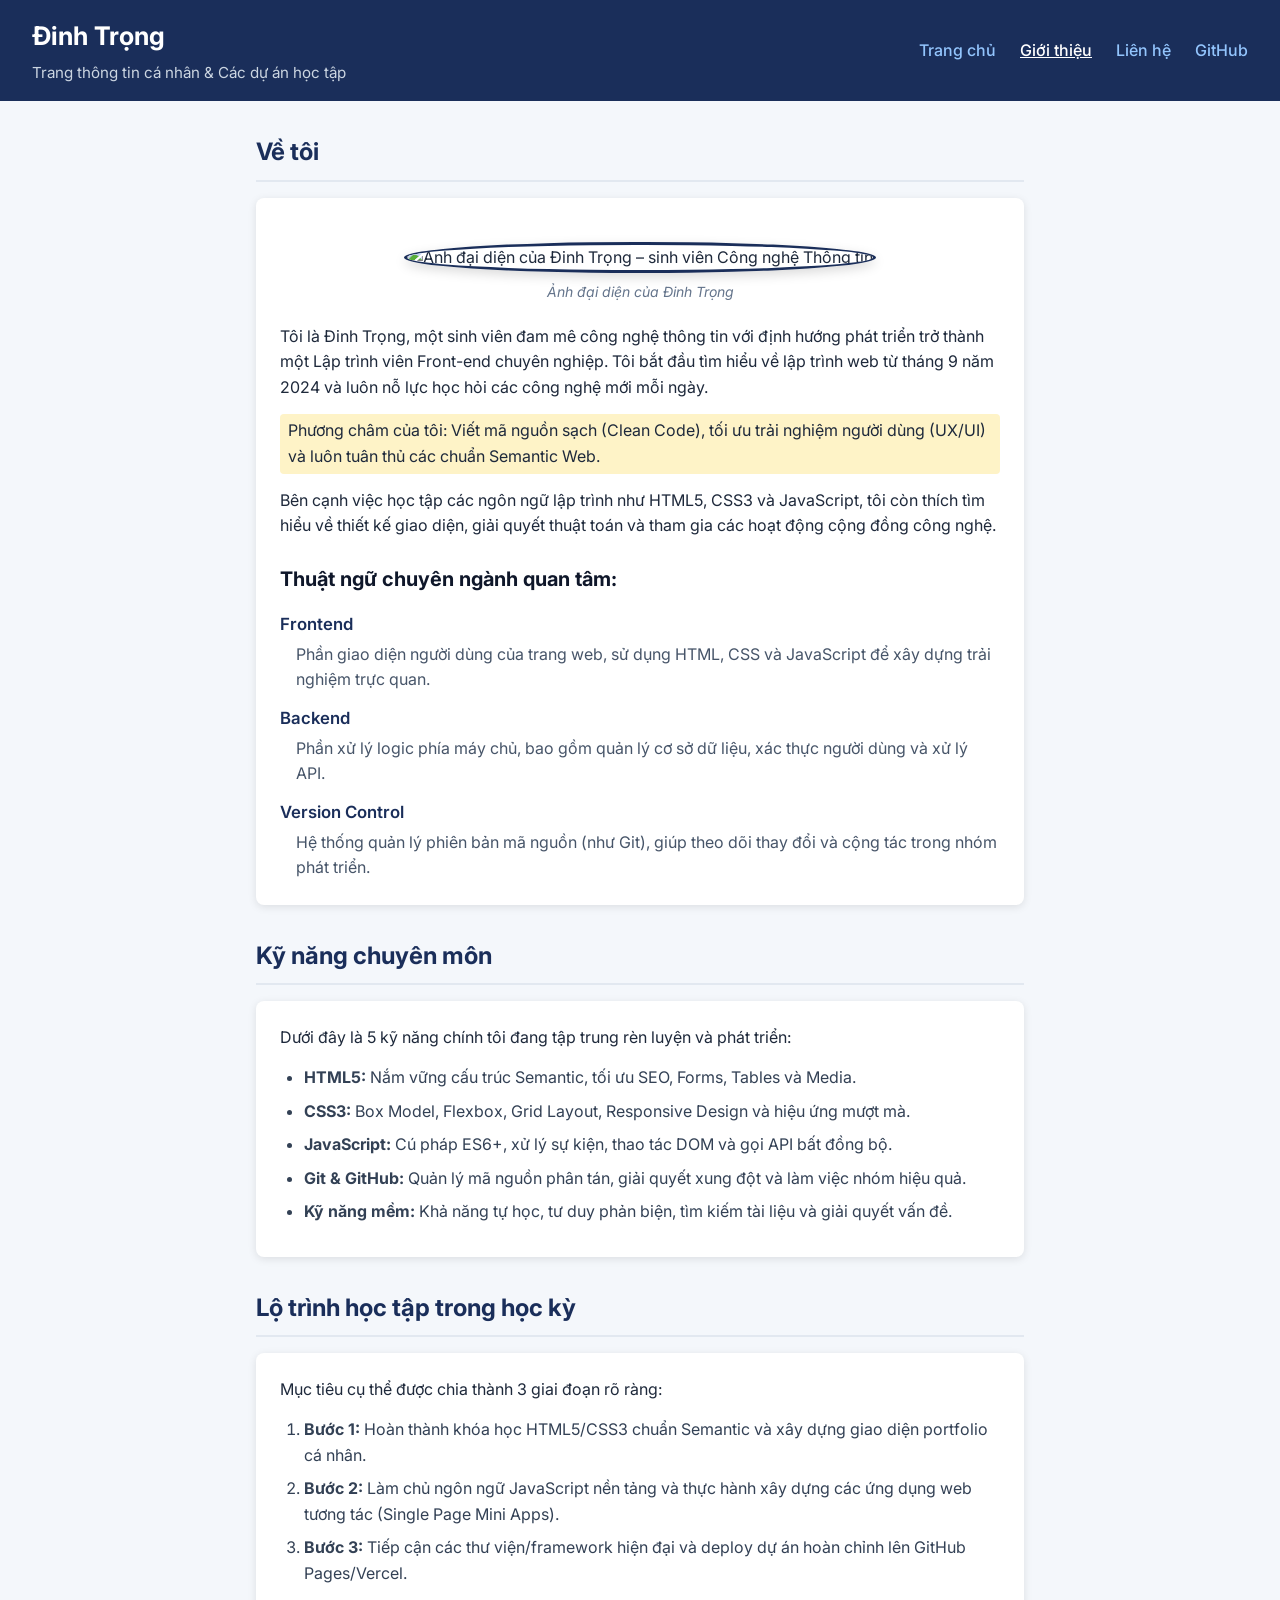
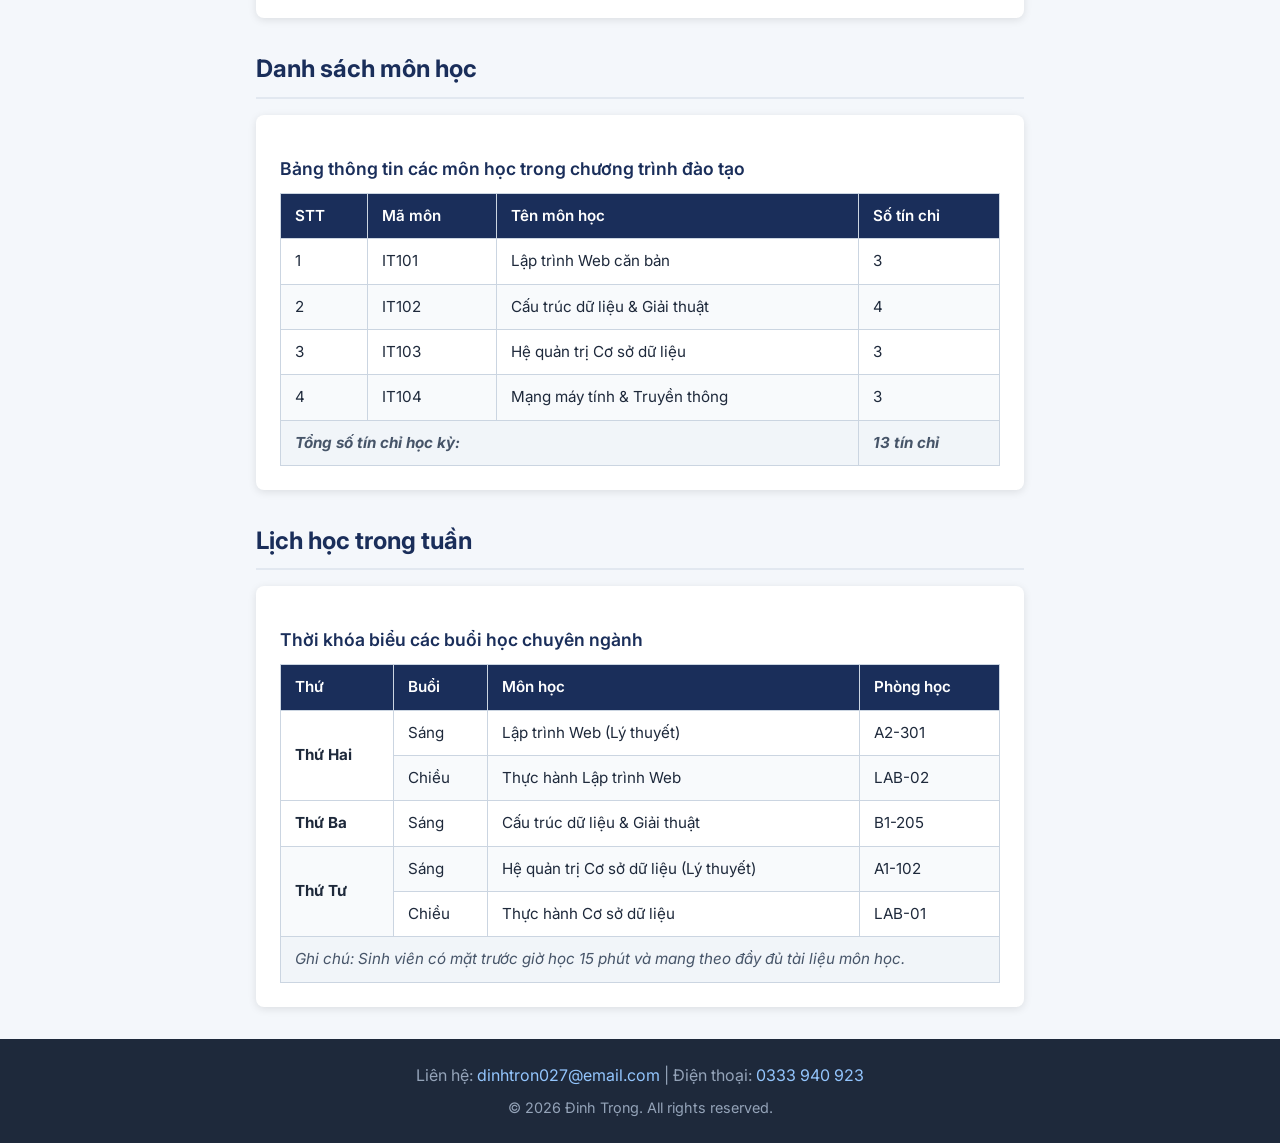
==== about.html @ de196a39 "bài tập lab3 và bố sung nội dung ở bài lab 2 trước" ====
<!DOCTYPE html>
<html lang="vi">

<head>
    <meta charset="UTF-8">
    <meta name="viewport" content="width=device-width, initial-scale=1.0">
    <title>Đinh Trọng – Giới thiệu Bản thân, Kỹ năng &amp; Lộ trình Học tập</title>
    <meta name="description"
        content="Tìm hiểu hành trình phát triển của Đinh Trọng cùng các kỹ năng lập trình web Frontend, lộ trình học tập công nghệ và thời khóa biểu học kỳ chuyên ngành.">
    <!-- Google Font Inter -->
    <link rel="preconnect" href="https://fonts.googleapis.com">
    <link rel="preconnect" href="https://fonts.gstatic.com" crossorigin>
    <link href="https://fonts.googleapis.com/css2?family=Inter:wght@400;500;600;700&display=swap" rel="stylesheet">
    <link rel="stylesheet" href="style.css">
</head>

<body>
    <header>
        <div>
            <h1>Đinh Trọng</h1>
            <p>Trang thông tin cá nhân &amp; Các dự án học tập</p>
        </div>
        <nav>
            <a href="index.html">Trang chủ</a>
            <a href="about.html" class="active">Giới thiệu</a>
            <a href="contact.html">Liên hệ</a>
            <a href="https://github.com/dinhtron027/my-website" target="_blank" rel="noopener">GitHub</a>
        </nav>
    </header>

    <main>
        <!-- Section: Về tôi -->
        <section id="about-me">
            <h2>Về tôi</h2>
            <div class="card">
                <!-- 8. Thêm ảnh đại diện dùng <figure> + <figcaption> -->
                <figure>
                    <img src="https://via.placeholder.com/150"
                        alt="Ảnh đại diện của Đinh Trọng – sinh viên Công nghệ Thông tin">
                    <figcaption>Ảnh đại diện của Đinh Trọng</figcaption>
                </figure>

                <p>Tôi là Đinh Trọng, một sinh viên đam mê công nghệ thông tin với định hướng phát triển trở thành một
                    Lập trình viên Front-end chuyên nghiệp. Tôi bắt đầu tìm hiểu về lập trình web từ <time
                        datetime="2024-09">tháng 9 năm 2024</time> và luôn nỗ lực học hỏi các công nghệ mới mỗi ngày.
                </p>
                <p class="highlight">Phương châm của tôi: Viết mã nguồn sạch (Clean Code), tối ưu trải nghiệm người dùng
                    (UX/UI) và luôn tuân thủ các chuẩn Semantic Web.</p>
                <p>Bên cạnh việc học tập các ngôn ngữ lập trình như HTML5, CSS3 và JavaScript, tôi còn thích tìm hiểu về
                    thiết kế giao diện, giải quyết thuật toán và tham gia các hoạt động cộng đồng công nghệ.</p>

                <!-- 15. (Nâng cao) Thêm <dl> – 3 cặp thuật ngữ–định nghĩa kỹ năng -->
                <h3 style="margin-top: 24px;">Thuật ngữ chuyên ngành quan tâm:</h3>
                <dl class="terms-list">
                    <dt>Frontend</dt>
                    <dd>Phần giao diện người dùng của trang web, sử dụng HTML, CSS và JavaScript để xây dựng trải nghiệm
                        trực quan.</dd>

                    <dt>Backend</dt>
                    <dd>Phần xử lý logic phía máy chủ, bao gồm quản lý cơ sở dữ liệu, xác thực người dùng và xử lý API.
                    </dd>

                    <dt>Version Control</dt>
                    <dd>Hệ thống quản lý phiên bản mã nguồn (như Git), giúp theo dõi thay đổi và cộng tác trong nhóm
                        phát triển.</dd>
                </dl>
            </div>
        </section>

        <!-- 9. Section "Kỹ năng" – Danh sách <ul> với 5 kỹ năng -->
        <section id="skills">
            <h2>Kỹ năng chuyên môn</h2>
            <div class="card">
                <p>Dưới đây là 5 kỹ năng chính tôi đang tập trung rèn luyện và phát triển:</p>
                <ul class="skill-list">
                    <li><strong>HTML5:</strong> Nắm vững cấu trúc Semantic, tối ưu SEO, Forms, Tables và Media.</li>
                    <li><strong>CSS3:</strong> Box Model, Flexbox, Grid Layout, Responsive Design và hiệu ứng mượt mà.
                    </li>
                    <li><strong>JavaScript:</strong> Cú pháp ES6+, xử lý sự kiện, thao tác DOM và gọi API bất đồng bộ.
                    </li>
                    <li><strong>Git &amp; GitHub:</strong> Quản lý mã nguồn phân tán, giải quyết xung đột và làm việc
                        nhóm hiệu quả.</li>
                    <li><strong>Kỹ năng mềm:</strong> Khả năng tự học, tư duy phản biện, tìm kiếm tài liệu và giải quyết
                        vấn đề.</li>
                </ul>
            </div>
        </section>

        <!-- 10. Section "Lộ trình học tập" – Danh sách <ol> với 3 bước -->
        <section id="roadmap">
            <h2>Lộ trình học tập trong học kỳ</h2>
            <div class="card">
                <p>Mục tiêu cụ thể được chia thành 3 giai đoạn rõ ràng:</p>
                <ol class="roadmap-list">
                    <li><strong>Bước 1:</strong> Hoàn thành khóa học HTML5/CSS3 chuẩn Semantic và xây dựng giao diện
                        portfolio cá nhân.</li>
                    <li><strong>Bước 2:</strong> Làm chủ ngôn ngữ JavaScript nền tảng và thực hành xây dựng các ứng dụng
                        web tương tác (Single Page Mini Apps).</li>
                    <li><strong>Bước 3:</strong> Tiếp cận các thư viện/framework hiện đại và deploy dự án hoàn chỉnh lên
                        GitHub Pages/Vercel.</li>
                </ol>
            </div>
        </section>

        <!-- 11. Section "Môn học" – Bảng <table> đầy đủ cấu trúc -->
        <section id="courses">
            <h2>Danh sách môn học</h2>
            <div class="card">
                <table>
                    <caption>Bảng thông tin các môn học trong chương trình đào tạo</caption>
                    <thead>
                        <tr>
                            <th>STT</th>
                            <th>Mã môn</th>
                            <th>Tên môn học</th>
                            <th>Số tín chỉ</th>
                        </tr>
                    </thead>
                    <tbody>
                        <tr>
                            <td>1</td>
                            <td>IT101</td>
                            <td>Lập trình Web căn bản</td>
                            <td>3</td>
                        </tr>
                        <tr>
                            <td>2</td>
                            <td>IT102</td>
                            <td>Cấu trúc dữ liệu &amp; Giải thuật</td>
                            <td>4</td>
                        </tr>
                        <tr>
                            <td>3</td>
                            <td>IT103</td>
                            <td>Hệ quản trị Cơ sở dữ liệu</td>
                            <td>3</td>
                        </tr>
                        <tr>
                            <td>4</td>
                            <td>IT104</td>
                            <td>Mạng máy tính &amp; Truyền thông</td>
                            <td>3</td>
                        </tr>
                    </tbody>
                    <tfoot>
                        <tr>
                            <td colspan="3"><strong>Tổng số tín chỉ học kỳ:</strong></td>
                            <td><strong>13 tín chỉ</strong></td>
                        </tr>
                    </tfoot>
                </table>
            </div>
        </section>

        <!-- 16. (Nâng cao) Bảng có rowspan – Lịch học trong tuần -->
        <section id="schedule">
            <h2>Lịch học trong tuần</h2>
            <div class="card">
                <table>
                    <caption>Thời khóa biểu các buổi học chuyên ngành</caption>
                    <thead>
                        <tr>
                            <th>Thứ</th>
                            <th>Buổi</th>
                            <th>Môn học</th>
                            <th>Phòng học</th>
                        </tr>
                    </thead>
                    <tbody>
                        <tr>
                            <td rowspan="2"><strong>Thứ Hai</strong></td>
                            <td>Sáng</td>
                            <td>Lập trình Web (Lý thuyết)</td>
                            <td>A2-301</td>
                        </tr>
                        <tr>
                            <td>Chiều</td>
                            <td>Thực hành Lập trình Web</td>
                            <td>LAB-02</td>
                        </tr>
                        <tr>
                            <td><strong>Thứ Ba</strong></td>
                            <td>Sáng</td>
                            <td>Cấu trúc dữ liệu &amp; Giải thuật</td>
                            <td>B1-205</td>
                        </tr>
                        <tr>
                            <td rowspan="2"><strong>Thứ Tư</strong></td>
                            <td>Sáng</td>
                            <td>Hệ quản trị Cơ sở dữ liệu (Lý thuyết)</td>
                            <td>A1-102</td>
                        </tr>
                        <tr>
                            <td>Chiều</td>
                            <td>Thực hành Cơ sở dữ liệu</td>
                            <td>LAB-01</td>
                        </tr>
                    </tbody>
                    <tfoot>
                        <tr>
                            <td colspan="4">Ghi chú: Sinh viên có mặt trước giờ học 15 phút và mang theo đầy đủ tài liệu
                                môn học.</td>
                        </tr>
                    </tfoot>
                </table>
            </div>
        </section>
    </main>

    <!-- 12. Footer với đầy đủ liên kết mailto và tel -->
    <footer>
        <address>
            Liên hệ: <a href="mailto:dinhtron027@email.com">dinhtron027@email.com</a> |
            Điện thoại: <a href="tel:+84333940923">0333 940 923</a>
        </address>
        <p>&copy; <time datetime="2026">2026</time> Đinh Trọng. All rights reserved.</p>
    </footer>
</body>

</html>
---- style.css ----
/* 1. CSS Reset */
*,
*::before,
*::after {
    box-sizing: border-box;
    margin: 0;
    padding: 0;
}

/* 2. Body Styling */
body {
    font-family: 'Inter', Arial, sans-serif;
    background-color: #f4f7fb;
    color: #1e293b;
    line-height: 1.6;
    display: flex;
    flex-direction: column;
    min-height: 100vh;
}

/* 3. Header Styling */
header {
    background-color: #1a2e5a;
    padding: 16px 32px;
    color: white;
    display: flex;
    justify-content: space-between;
    align-items: center;
    flex-wrap: wrap;
    gap: 16px;
}

header h1 {
    font-size: 1.6rem;
    font-weight: 700;
}

header p {
    font-size: 0.95rem;
    color: #cbd5e1;
    margin-top: 4px;
}

/* 4. Navigation Styling */
header nav a {
    color: #93c5fd;
    margin-left: 20px;
    text-decoration: none;
    font-weight: 500;
    transition: color 0.2s ease-in-out;
}

header nav a:hover,
header nav a.active {
    color: white;
    text-decoration: underline;
}

/* 5. Main Content Styling */
main {
    max-width: 800px;
    margin: 0 auto;
    padding: 32px 16px;
    flex: 1;
    width: 100%;
}

main section {
    margin-bottom: 32px;
}

main section:last-child {
    margin-bottom: 0;
}

main h2 {
    font-size: 1.5rem;
    margin-bottom: 16px;
    color: #1a2e5a;
    border-bottom: 2px solid #e2e8f0;
    padding-bottom: 8px;
}

main p {
    margin-bottom: 14px;
}

/* 6. Card Component Styling */
.card {
    background: white;
    padding: 24px;
    border-radius: 8px;
    box-shadow: 0 2px 8px rgba(0, 0, 0, 0.1);
    margin-bottom: 20px;
}

.card:last-child {
    margin-bottom: 0;
}

.card h3 {
    font-size: 1.25rem;
    color: #0f172a;
    margin-bottom: 8px;
}

.card-meta {
    font-size: 0.875rem;
    color: #64748b;
    margin-bottom: 12px;
}

/* 7. Footer Styling */
footer {
    background: #1e293b;
    color: #94a3b8;
    text-align: center;
    padding: 24px;
    margin-top: auto;
}

footer address {
    font-style: normal;
    margin-bottom: 8px;
}

footer address a {
    color: #93c5fd;
    text-decoration: none;
}

footer address a:hover {
    text-decoration: underline;
}

footer p {
    font-size: 0.9rem;
}

/* 9. Highlight Styling */
.highlight {
    background: #fef3c7;
    padding: 4px 8px;
    border-radius: 4px;
}

/* Contact Info styling */
.contact-info {
    list-style: none;
    margin-top: 16px;
}

.contact-info li {
    padding: 10px 0;
    border-bottom: 1px solid #f1f5f9;
}

.contact-info li:last-child {
    border-bottom: none;
}

.contact-info strong {
    color: #1e293b;
    min-width: 140px;
    display: inline-block;
}

/* Figure & Avatar styling */
figure {
    text-align: center;
    margin: 20px auto;
}

figure img {
    border-radius: 50%;
    width: 150px;
    height: 150px;
    object-fit: cover;
    box-shadow: 0 4px 12px rgba(0, 0, 0, 0.15);
    border: 3px solid #1a2e5a;
}

figcaption {
    font-size: 0.875rem;
    color: #64748b;
    margin-top: 8px;
    font-style: italic;
}

/* Lists styling */
ul.skill-list,
ol.roadmap-list {
    margin-left: 24px;
    margin-top: 12px;
}

ul.skill-list li,
ol.roadmap-list li {
    margin-bottom: 8px;
    color: #334155;
}

/* Definition List styling */
dl.terms-list {
    margin-top: 16px;
}

dl.terms-list dt {
    font-weight: 600;
    color: #1a2e5a;
    margin-top: 12px;
    font-size: 1.05rem;
}

dl.terms-list dd {
    margin-left: 16px;
    margin-top: 4px;
    color: #475569;
}

/* Tables styling */
table {
    width: 100%;
    border-collapse: collapse;
    margin-top: 16px;
    background: white;
    font-size: 0.95rem;
}

table caption {
    font-weight: 600;
    font-size: 1.1rem;
    color: #1a2e5a;
    margin-bottom: 10px;
    text-align: left;
}

table th,
table td {
    border: 1px solid #cbd5e1;
    padding: 10px 14px;
    text-align: left;
}

table thead th {
    background-color: #1a2e5a;
    color: white;
    font-weight: 600;
}

table tbody tr:nth-child(even) {
    background-color: #f8fafc;
}

table tbody tr:hover {
    background-color: #f1f5f9;
}

table tfoot td {
    background-color: #f1f5f9;
    font-style: italic;
    color: #475569;
}

/* Form Styling */
form {
    margin-top: 16px;
}

fieldset {
    border: 1px solid #cbd5e1;
    border-radius: 8px;
    padding: 20px;
    margin-bottom: 24px;
    background-color: #ffffff;
}

legend {
    font-weight: 600;
    color: #1a2e5a;
    padding: 0 10px;
    font-size: 1.1rem;
}

form label {
    display: block;
    margin-top: 14px;
    margin-bottom: 6px;
    font-weight: 500;
    color: #334155;
    font-size: 0.95rem;
}

form label:first-of-type {
    margin-top: 0;
}

input[type="text"],
input[type="email"],
input[type="tel"],
input[type="date"],
select,
textarea {
    width: 100%;
    padding: 10px 14px;
    border: 1.5px solid #cbd5e1;
    border-radius: 6px;
    font-family: inherit;
    font-size: 0.95rem;
    color: #1e293b;
    background-color: #f8fafc;
    transition: border-color 0.2s ease, box-shadow 0.2s ease, background-color 0.2s ease;
}

input[type="text"]:focus,
input[type="email"]:focus,
input[type="tel"]:focus,
input[type="date"]:focus,
select:focus,
textarea:focus {
    outline: none;
    border-color: #1a2e5a;
    background-color: #ffffff;
    box-shadow: 0 0 0 3px rgba(26, 46, 90, 0.15);
}

textarea {
    resize: vertical;
    min-height: 110px;
}

/* Inner fieldset for radio buttons */
fieldset fieldset {
    margin-top: 8px;
    margin-bottom: 16px;
    padding: 12px 16px;
    background-color: #f8fafc;
    display: flex;
    align-items: center;
    gap: 16px;
    flex-wrap: wrap;
}

fieldset fieldset legend {
    font-size: 0.95rem;
    font-weight: 500;
}

fieldset fieldset label {
    display: inline-flex;
    align-items: center;
    gap: 6px;
    margin: 0;
    cursor: pointer;
    font-weight: normal;
}

fieldset fieldset input[type="radio"] {
    cursor: pointer;
    margin-right: 4px;
}

/* Checkbox label */
.checkbox-label {
    display: flex;
    align-items: center;
    gap: 8px;
    margin-top: 16px;
    cursor: pointer;
    font-weight: normal;
}

.checkbox-label input[type="checkbox"] {
    width: 18px;
    height: 18px;
    cursor: pointer;
}

.checkbox-label a {
    color: #1a2e5a;
    text-decoration: underline;
}

/* Form action buttons */
.form-actions {
    display: flex;
    gap: 12px;
    margin-top: 8px;
    flex-wrap: wrap;
}

button[type="submit"],
button[type="reset"] {
    padding: 12px 24px;
    font-family: inherit;
    font-size: 1rem;
    font-weight: 600;
    border-radius: 6px;
    cursor: pointer;
    transition: all 0.2s ease;
}

button[type="submit"] {
    background-color: #1a2e5a;
    color: white;
    border: 1.5px solid #1a2e5a;
}

button[type="submit"]:hover {
    background-color: #243c72;
    border-color: #243c72;
    box-shadow: 0 4px 10px rgba(26, 46, 90, 0.25);
}

button[type="reset"] {
    background-color: #ffffff;
    color: #64748b;
    border: 1.5px solid #cbd5e1;
}

button[type="reset"]:hover {
    background-color: #f1f5f9;
    color: #334155;
    border-color: #94a3b8;
}

/* Alert Notifications */
.form-alert {
    padding: 14px 18px;
    border-radius: 6px;
    margin-bottom: 20px;
    font-size: 0.95rem;
    line-height: 1.5;
    animation: fadeIn 0.3s ease-in-out;
}

.form-alert.alert-success {
    background-color: #dcfce7;
    color: #166534;
    border: 1px solid #86efac;
}

.form-alert.alert-info {
    background-color: #e0f2fe;
    color: #0369a1;
    border: 1px solid #7dd3fc;
}

@keyframes fadeIn {
    from {
        opacity: 0;
        transform: translateY(-6px);
    }

    to {
        opacity: 1;
        transform: translateY(0);
    }
}
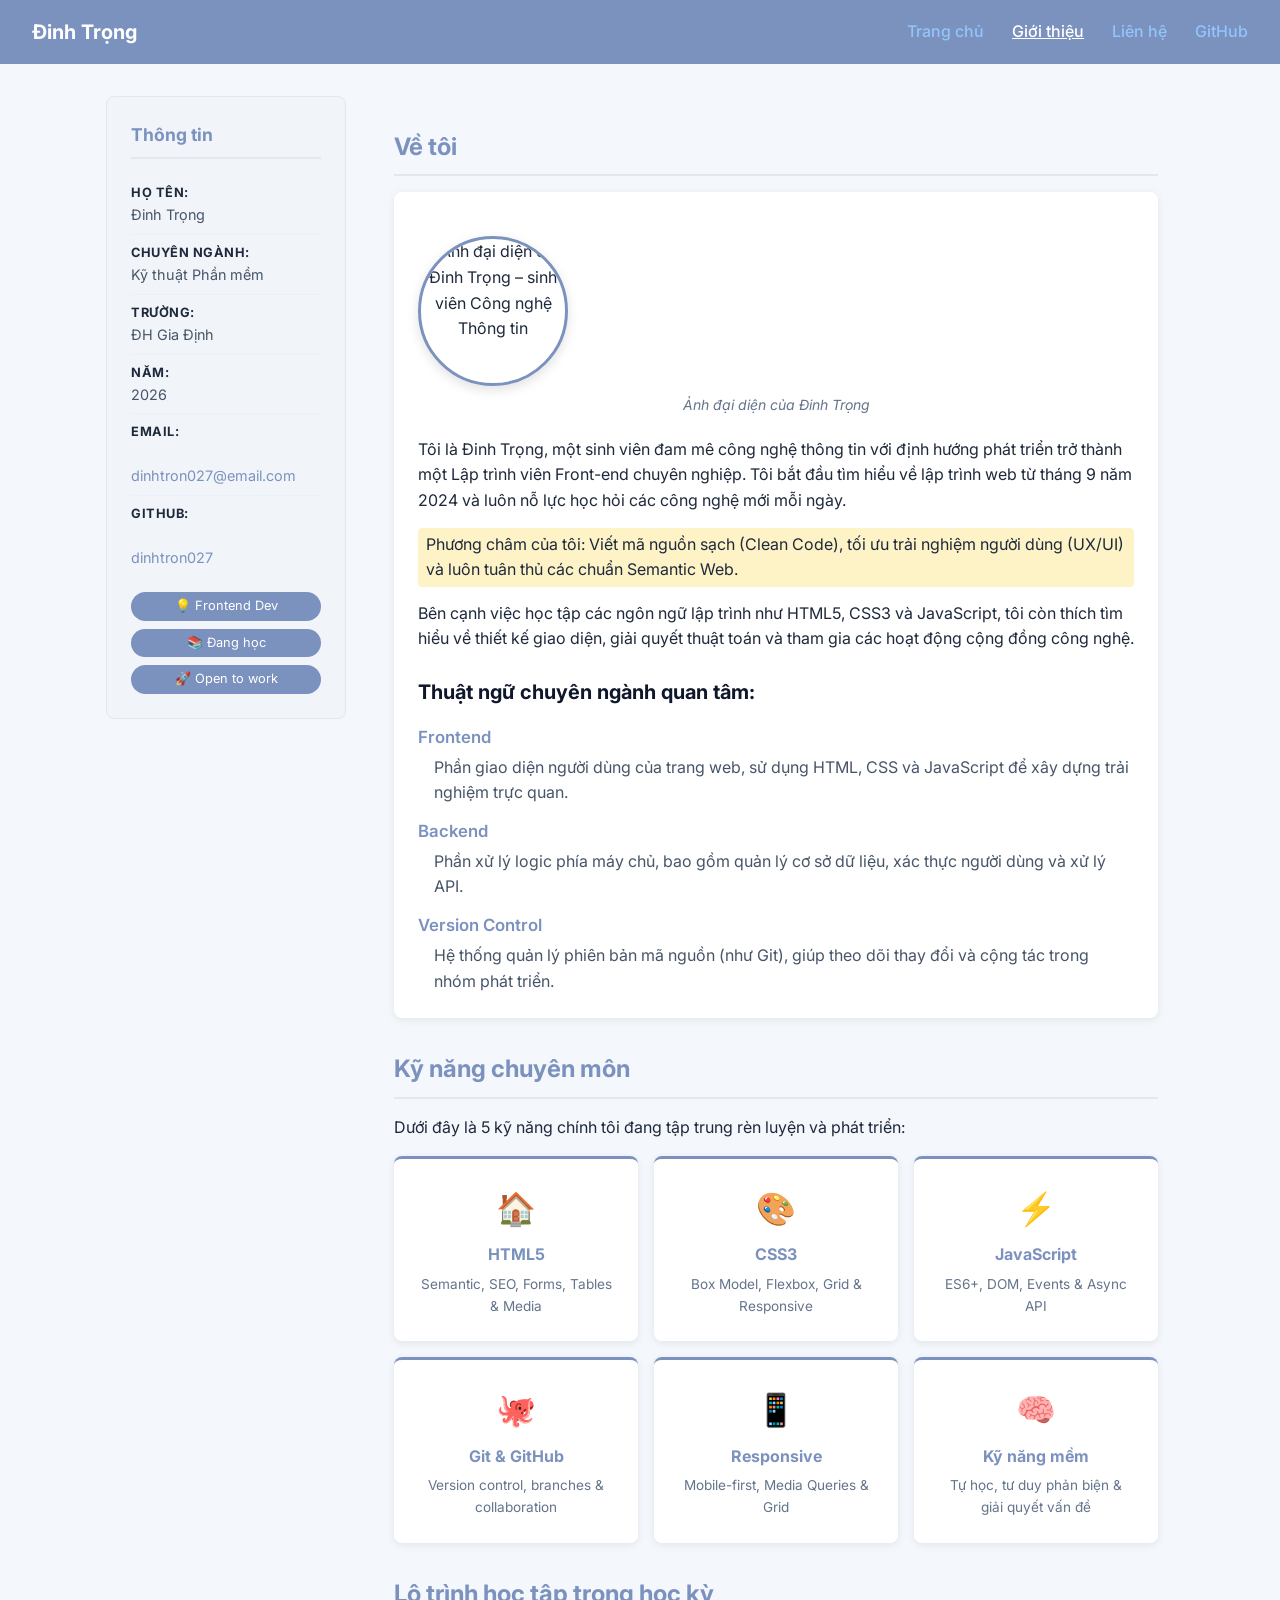
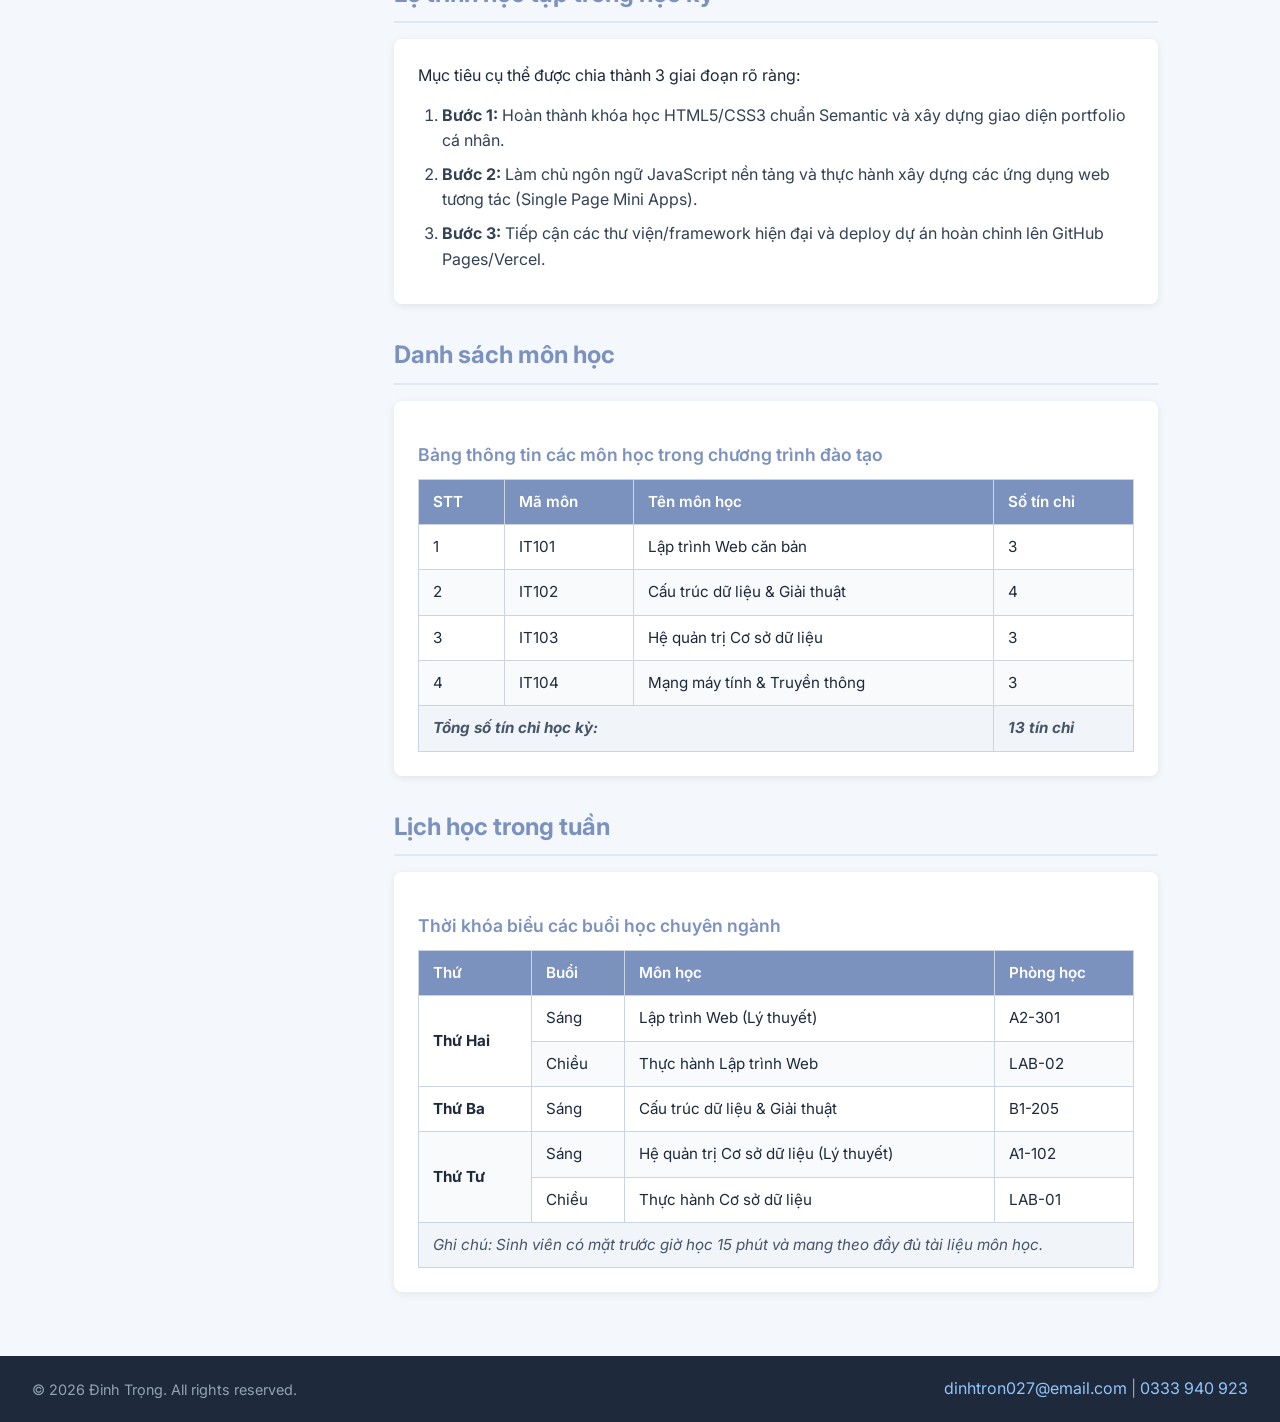
==== commit 5291fffb: "lab 3: SCSS structure + flexbox + grid responsive" ====
--- a/about.html
+++ b/about.html
@@ -11,24 +11,45 @@
     <link rel="preconnect" href="https://fonts.googleapis.com">
     <link rel="preconnect" href="https://fonts.gstatic.com" crossorigin>
     <link href="https://fonts.googleapis.com/css2?family=Inter:wght@400;500;600;700&display=swap" rel="stylesheet">
-    <link rel="stylesheet" href="style.css">
+    <link rel="stylesheet" href="css/style.css">
 </head>
 
 <body>
     <header>
-        <div>
-            <h1>Đinh Trọng</h1>
-            <p>Trang thông tin cá nhân &amp; Các dự án học tập</p>
+        <div class="navbar">
+            <div class="logo">Đinh Trọng</div>
+            <nav class="nav-links">
+                <a href="index.html">Trang chủ</a>
+                <a href="about.html" class="active">Giới thiệu</a>
+                <a href="contact.html">Liên hệ</a>
+                <a href="https://github.com/dinhtron027/my-website" target="_blank" rel="noopener">GitHub</a>
+            </nav>
         </div>
-        <nav>
-            <a href="index.html">Trang chủ</a>
-            <a href="about.html" class="active">Giới thiệu</a>
-            <a href="contact.html">Liên hệ</a>
-            <a href="https://github.com/dinhtron027/my-website" target="_blank" rel="noopener">GitHub</a>
-        </nav>
     </header>
 
-    <main>
+    <!-- CSS Grid Page Layout: sidebar + main -->
+    <div class="page-layout">
+
+        <!-- Sidebar (hiện tại ẩn trên mobile, hiện ở tablet+) -->
+        <aside class="sidebar">
+            <h2>Thông tin</h2>
+            <ul class="sidebar-info">
+                <li><strong>Họ tên:</strong> Đinh Trọng</li>
+                <li><strong>Chuyên ngành:</strong> Kỹ thuật Phần mềm</li>
+                <li><strong>Trường:</strong> ĐH Gia Định</li>
+                <li><strong>Năm:</strong> 2026</li>
+                <li><strong>Email:</strong><br><a href="mailto:dinhtron027@email.com">dinhtron027@email.com</a></li>
+                <li><strong>GitHub:</strong><br><a href="https://github.com/dinhtron027/my-website" target="_blank" rel="noopener">dinhtron027</a></li>
+            </ul>
+            <div class="sidebar-badge">
+                <span>💡 Frontend Dev</span>
+                <span>📚 Đang học</span>
+                <span>🚀 Open to work</span>
+            </div>
+        </aside>
+
+        <!-- Nội dung chính -->
+        <main>
         <!-- Section: Về tôi -->
         <section id="about-me">
             <h2>Về tôi</h2>
@@ -67,22 +88,42 @@
             </div>
         </section>
 
-        <!-- 9. Section "Kỹ năng" – Danh sách <ul> với 5 kỹ năng -->
+        <!-- 9. Section "Kỹ năng" với skills-grid -->
         <section id="skills">
             <h2>Kỹ năng chuyên môn</h2>
-            <div class="card">
-                <p>Dưới đây là 5 kỹ năng chính tôi đang tập trung rèn luyện và phát triển:</p>
-                <ul class="skill-list">
-                    <li><strong>HTML5:</strong> Nắm vững cấu trúc Semantic, tối ưu SEO, Forms, Tables và Media.</li>
-                    <li><strong>CSS3:</strong> Box Model, Flexbox, Grid Layout, Responsive Design và hiệu ứng mượt mà.
-                    </li>
-                    <li><strong>JavaScript:</strong> Cú pháp ES6+, xử lý sự kiện, thao tác DOM và gọi API bất đồng bộ.
-                    </li>
-                    <li><strong>Git &amp; GitHub:</strong> Quản lý mã nguồn phân tán, giải quyết xung đột và làm việc
-                        nhóm hiệu quả.</li>
-                    <li><strong>Kỹ năng mềm:</strong> Khả năng tự học, tư duy phản biện, tìm kiếm tài liệu và giải quyết
-                        vấn đề.</li>
-                </ul>
+            <p style="margin-bottom:16px;">Dưới đây là 5 kỹ năng chính tôi đang tập trung rèn luyện và phát triển:</p>
+            <!-- CSS Grid skills-grid -->
+            <div class="skills-grid">
+                <div class="skill-card">
+                    <span class="skill-icon">🏠</span>
+                    <h3>HTML5</h3>
+                    <p>Semantic, SEO, Forms, Tables &amp; Media</p>
+                </div>
+                <div class="skill-card">
+                    <span class="skill-icon">🎨</span>
+                    <h3>CSS3</h3>
+                    <p>Box Model, Flexbox, Grid &amp; Responsive</p>
+                </div>
+                <div class="skill-card">
+                    <span class="skill-icon">⚡</span>
+                    <h3>JavaScript</h3>
+                    <p>ES6+, DOM, Events &amp; Async API</p>
+                </div>
+                <div class="skill-card">
+                    <span class="skill-icon">🐙</span>
+                    <h3>Git &amp; GitHub</h3>
+                    <p>Version control, branches &amp; collaboration</p>
+                </div>
+                <div class="skill-card">
+                    <span class="skill-icon">📱</span>
+                    <h3>Responsive</h3>
+                    <p>Mobile-first, Media Queries &amp; Grid</p>
+                </div>
+                <div class="skill-card">
+                    <span class="skill-icon">🧠</span>
+                    <h3>Kỹ năng mềm</h3>
+                    <p>Tự học, tư duy phản biện &amp; giải quyết vấn đề</p>
+                </div>
             </div>
         </section>
 
@@ -205,16 +246,21 @@
                 </table>
             </div>
         </section>
-    </main>
+        </main>
+    </div><!-- end .page-layout -->
 
     <!-- 12. Footer với đầy đủ liên kết mailto và tel -->
     <footer>
-        <address>
-            Liên hệ: <a href="mailto:dinhtron027@email.com">dinhtron027@email.com</a> |
-            Điện thoại: <a href="tel:+84333940923">0333 940 923</a>
-        </address>
-        <p>&copy; <time datetime="2026">2026</time> Đinh Trọng. All rights reserved.</p>
+        <div class="footer-flex">
+            <p>&copy; <time datetime="2026">2026</time> Đinh Trọng. All rights reserved.</p>
+            <div class="footer-links">
+                <address>
+                    <a href="mailto:dinhtron027@email.com">dinhtron027@email.com</a> |
+                    <a href="tel:+84333940923">0333 940 923</a>
+                </address>
+            </div>
+        </div>
     </footer>
 </body>
 
-</html>+</html>
--- a/css/style.css
+++ b/css/style.css
@@ -0,0 +1,627 @@
+/* 1. CSS Reset */
+*,
+*::before,
+*::after {
+  box-sizing: border-box;
+  margin: 0;
+  padding: 0;
+}
+
+/* 2. Body Styling */
+body {
+  font-family: "Inter", Arial, sans-serif;
+  background-color: #f4f7fb;
+  color: #1e293b;
+  line-height: 1.6;
+  display: flex;
+  flex-direction: column;
+  min-height: 100vh;
+}
+
+/* Base link reset */
+a {
+  color: inherit;
+  text-decoration: none;
+}
+
+/* Base image */
+img {
+  max-width: 100%;
+  height: auto;
+  display: block;
+}
+
+header {
+  background-color: #7b91be;
+}
+
+.navbar {
+  display: flex;
+  flex-direction: row;
+  align-items: center;
+  justify-content: center;
+  justify-content: space-between;
+  padding: 16px 32px;
+  background-color: #7b91be;
+}
+
+.logo {
+  color: #ffffff;
+  font-size: 1.25rem;
+  font-weight: bold;
+}
+
+.nav-links a {
+  color: #93c5fd;
+  margin-left: 24px;
+  text-decoration: none;
+  font-weight: 500;
+  transition: color 0.2s ease-in-out;
+}
+
+.nav-links a:hover,
+.nav-links a.active {
+  color: #ffffff;
+  text-decoration: underline;
+}
+
+.card {
+  background: #ffffff;
+  padding: 24px;
+  border-radius: 8px;
+  box-shadow: 0 2px 8px rgba(0, 0, 0, 0.08);
+  margin-bottom: 20px;
+}
+.card:last-child {
+  margin-bottom: 0;
+}
+.card h3 {
+  font-size: 1.25rem;
+  color: #0f172a;
+  margin-bottom: 8px;
+}
+
+.card-meta {
+  font-size: 0.875rem;
+  color: #64748b;
+  margin-bottom: 12px;
+}
+
+.btn-primary {
+  display: inline-block;
+  padding: 10px 24px;
+  background-color: #ffffff;
+  color: #7b91be;
+  border-radius: 6px;
+  font-weight: 600;
+  text-decoration: none;
+  transition: background-color 0.2s ease;
+}
+.btn-primary:hover {
+  background-color: #e2e8f0;
+}
+
+.highlight {
+  background: #fef3c7;
+  padding: 4px 8px;
+  border-radius: 4px;
+}
+
+.contact-info {
+  list-style: none;
+  margin-top: 16px;
+}
+.contact-info li {
+  padding: 10px 0;
+  border-bottom: 1px solid #f1f5f9;
+}
+.contact-info li:last-child {
+  border-bottom: none;
+}
+.contact-info strong {
+  color: #1e293b;
+  min-width: 140px;
+  display: inline-block;
+}
+
+figure {
+  text-align: center;
+  margin: 20px auto;
+}
+figure img {
+  border-radius: 50%;
+  width: 150px;
+  height: 150px;
+  object-fit: cover;
+  box-shadow: 0 4px 12px rgba(0, 0, 0, 0.12);
+  border: 3px solid #7b91be;
+}
+
+figcaption {
+  font-size: 0.875rem;
+  color: #64748b;
+  margin-top: 8px;
+  font-style: italic;
+}
+
+ul.skill-list,
+ol.roadmap-list {
+  margin-left: 24px;
+  margin-top: 12px;
+}
+ul.skill-list li,
+ol.roadmap-list li {
+  margin-bottom: 8px;
+  color: #334155;
+}
+
+dl.terms-list {
+  margin-top: 16px;
+}
+dl.terms-list dt {
+  font-weight: 600;
+  color: #7b91be;
+  margin-top: 12px;
+  font-size: 1.05rem;
+}
+dl.terms-list dd {
+  margin-left: 16px;
+  margin-top: 4px;
+  color: #475569;
+}
+
+table {
+  width: 100%;
+  border-collapse: collapse;
+  margin-top: 16px;
+  background: #ffffff;
+  font-size: 0.95rem;
+}
+table caption {
+  font-weight: 600;
+  font-size: 1.1rem;
+  color: #7b91be;
+  margin-bottom: 10px;
+  text-align: left;
+}
+table th,
+table td {
+  border: 1px solid #cbd5e1;
+  padding: 10px 14px;
+  text-align: left;
+}
+table thead th {
+  background-color: #7b91be;
+  color: #ffffff;
+  font-weight: 600;
+}
+table tbody tr:nth-child(even) {
+  background-color: #f8fafc;
+}
+table tbody tr:hover {
+  background-color: #f1f5f9;
+}
+table tfoot td {
+  background-color: #f1f5f9;
+  font-style: italic;
+  color: #475569;
+}
+
+form {
+  margin-top: 16px;
+}
+
+fieldset {
+  border: 1px solid #cbd5e1;
+  border-radius: 8px;
+  padding: 20px;
+  margin-bottom: 24px;
+  background-color: #ffffff;
+}
+
+legend {
+  font-weight: 600;
+  color: #7b91be;
+  padding: 0 10px;
+  font-size: 1.1rem;
+}
+
+form label {
+  display: block;
+  margin-top: 14px;
+  margin-bottom: 6px;
+  font-weight: 500;
+  color: #334155;
+  font-size: 0.95rem;
+}
+form label:first-of-type {
+  margin-top: 0;
+}
+
+input[type=text],
+input[type=email],
+input[type=tel],
+input[type=date],
+select,
+textarea {
+  width: 100%;
+  padding: 10px 14px;
+  border: 1.5px solid #cbd5e1;
+  border-radius: 6px;
+  font-family: inherit;
+  font-size: 0.95rem;
+  color: #1e293b;
+  background-color: #f8fafc;
+  transition: border-color 0.2s ease, box-shadow 0.2s ease, background-color 0.2s ease;
+}
+input[type=text]:focus,
+input[type=email]:focus,
+input[type=tel]:focus,
+input[type=date]:focus,
+select:focus,
+textarea:focus {
+  outline: none;
+  border-color: #7b91be;
+  background-color: #ffffff;
+  box-shadow: 0 0 0 3px rgba(26, 46, 90, 0.15);
+}
+
+textarea {
+  resize: vertical;
+  min-height: 110px;
+}
+
+fieldset fieldset {
+  margin-top: 8px;
+  margin-bottom: 16px;
+  padding: 12px 16px;
+  background-color: #f8fafc;
+  display: flex;
+  align-items: center;
+  gap: 16px;
+  flex-wrap: wrap;
+}
+fieldset fieldset legend {
+  font-size: 0.95rem;
+  font-weight: 500;
+}
+fieldset fieldset label {
+  display: inline-flex;
+  align-items: center;
+  gap: 6px;
+  margin: 0;
+  cursor: pointer;
+  font-weight: normal;
+}
+fieldset fieldset input[type=radio] {
+  cursor: pointer;
+  margin-right: 4px;
+}
+
+.checkbox-label {
+  display: flex;
+  align-items: center;
+  gap: 8px;
+  margin-top: 16px;
+  cursor: pointer;
+  font-weight: normal;
+}
+.checkbox-label input[type=checkbox] {
+  width: 18px;
+  height: 18px;
+  cursor: pointer;
+}
+.checkbox-label a {
+  color: #7b91be;
+  text-decoration: underline;
+}
+
+.form-actions {
+  display: flex;
+  gap: 12px;
+  margin-top: 8px;
+  flex-wrap: wrap;
+}
+
+button[type=submit],
+button[type=reset] {
+  padding: 12px 24px;
+  font-family: inherit;
+  font-size: 1rem;
+  font-weight: 600;
+  border-radius: 6px;
+  cursor: pointer;
+  transition: all 0.2s ease;
+}
+
+button[type=submit] {
+  background-color: #7b91be;
+  color: #ffffff;
+  border: 1.5px solid #7b91be;
+}
+button[type=submit]:hover {
+  background-color: #243c72;
+  border-color: #243c72;
+  box-shadow: 0 4px 10px rgba(26, 46, 90, 0.25);
+}
+
+button[type=reset] {
+  background-color: #ffffff;
+  color: #64748b;
+  border: 1.5px solid #cbd5e1;
+}
+button[type=reset]:hover {
+  background-color: #f1f5f9;
+  color: #334155;
+  border-color: #94a3b8;
+}
+
+.form-alert {
+  padding: 14px 18px;
+  border-radius: 6px;
+  margin-bottom: 20px;
+  font-size: 0.95rem;
+  line-height: 1.5;
+  animation: fadeIn 0.3s ease-in-out;
+}
+.form-alert.alert-success {
+  background-color: #dcfce7;
+  color: #166534;
+  border: 1px solid #86efac;
+}
+.form-alert.alert-info {
+  background-color: #e0f2fe;
+  color: #0369a1;
+  border: 1px solid #7dd3fc;
+}
+
+@keyframes fadeIn {
+  from {
+    opacity: 0;
+    transform: translateY(-6px);
+  }
+  to {
+    opacity: 1;
+    transform: translateY(0);
+  }
+}
+.sidebar-info {
+  list-style: none;
+  font-size: 0.9rem;
+}
+.sidebar-info li {
+  padding: 8px 0;
+  border-bottom: 1px solid #e9f0f8;
+  color: #475569;
+  line-height: 1.5;
+}
+.sidebar-info li:last-child {
+  border-bottom: none;
+}
+.sidebar-info strong {
+  color: #1e293b;
+  display: block;
+  font-size: 0.8rem;
+  text-transform: uppercase;
+  letter-spacing: 0.04em;
+  margin-bottom: 2px;
+}
+.sidebar-info a {
+  color: #7b91be;
+  text-decoration: none;
+  word-break: break-all;
+}
+.sidebar-info a:hover {
+  text-decoration: underline;
+}
+
+.sidebar-badge {
+  display: flex;
+  flex-direction: column;
+  gap: 8px;
+  margin-top: 16px;
+}
+.sidebar-badge span {
+  background: #7b91be;
+  color: #ffffff;
+  font-size: 0.8rem;
+  padding: 4px 10px;
+  border-radius: 20px;
+  text-align: center;
+}
+
+.skill-card {
+  background: #ffffff;
+  padding: 24px;
+  border-radius: 8px;
+  box-shadow: 0 2px 8px rgba(0, 0, 0, 0.08);
+  text-align: center;
+  border-top: 3px solid #7b91be;
+  transition: transform 0.2s ease, box-shadow 0.2s ease;
+}
+.skill-card:hover {
+  transform: translateY(-4px);
+  box-shadow: 0 6px 16px rgba(26, 46, 90, 0.15);
+}
+.skill-card h3 {
+  font-size: 1rem;
+  color: #7b91be;
+  margin-bottom: 6px;
+}
+.skill-card p {
+  font-size: 0.85rem;
+  color: #64748b;
+  margin-bottom: 0;
+}
+
+.skill-icon {
+  font-size: 2rem;
+  display: block;
+  margin-bottom: 8px;
+}
+
+main {
+  max-width: 800px;
+  margin: 0 auto;
+  padding: 32px 16px;
+  flex: 1;
+  width: 100%;
+}
+
+.main-wide {
+  max-width: 1100px;
+  padding: 0 0 48px;
+}
+
+main section {
+  margin-bottom: 32px;
+}
+main section:last-child {
+  margin-bottom: 0;
+}
+
+main h2 {
+  font-size: 1.5rem;
+  margin-bottom: 16px;
+  color: #7b91be;
+  border-bottom: 2px solid #e2e8f0;
+  padding-bottom: 8px;
+}
+
+main p {
+  margin-bottom: 14px;
+}
+
+.hero {
+  display: flex;
+  flex-direction: column;
+  align-items: center;
+  justify-content: center;
+  min-height: 300px;
+  background-color: #1d6fa4;
+  color: #ffffff;
+  text-align: center;
+  padding: 48px 24px;
+  gap: 16px;
+}
+.hero h2 {
+  font-size: 2rem;
+  border: none;
+  color: #ffffff;
+  margin-bottom: 0;
+  padding-bottom: 0;
+}
+.hero p {
+  margin-bottom: 0;
+  font-size: 1.1rem;
+  opacity: 0.9;
+}
+
+.cards-grid {
+  display: flex;
+  flex-wrap: wrap;
+  gap: 24px;
+  margin: 32px 32px 0;
+}
+.cards-grid .card {
+  flex: 1;
+  min-width: 250px;
+  margin-bottom: 0;
+}
+
+.page-layout {
+  display: grid;
+  grid-template-columns: 1fr;
+  grid-template-areas: "main";
+  gap: 32px;
+  max-width: 1100px;
+  margin: 0 auto;
+  padding: 32px 16px;
+  width: 100%;
+}
+.page-layout > main {
+  grid-area: main;
+  min-width: 0;
+}
+.page-layout > aside.sidebar {
+  grid-area: sidebar;
+  display: none;
+}
+
+.sidebar {
+  background: #f1f5f9;
+  padding: 24px;
+  border-radius: 8px;
+  align-self: start;
+  border: 1px solid #e2e8f0;
+}
+.sidebar h2 {
+  font-size: 1.1rem;
+  color: #7b91be;
+  margin-bottom: 16px;
+  padding-bottom: 8px;
+  border-bottom: 2px solid #e2e8f0;
+}
+
+.skills-grid {
+  display: grid;
+  grid-template-columns: repeat(auto-fill, minmax(200px, 1fr));
+  gap: 16px;
+  margin-top: 8px;
+}
+
+footer {
+  background: #1e293b;
+  color: #94a3b8;
+  padding: 20px 32px;
+  margin-top: auto;
+}
+
+.footer-flex {
+  display: flex;
+  justify-content: space-between;
+  align-items: center;
+  flex-wrap: wrap;
+  gap: 8px;
+}
+.footer-flex p {
+  font-size: 0.9rem;
+  margin: 0;
+}
+
+.footer-links address {
+  font-style: normal;
+}
+.footer-links address a {
+  color: #93c5fd;
+  text-decoration: none;
+}
+.footer-links address a:hover {
+  text-decoration: underline;
+}
+
+@media (min-width: 768px) {
+  .page-layout {
+    grid-template-columns: 220px 1fr;
+    grid-template-areas: "sidebar main";
+  }
+  .page-layout > aside.sidebar {
+    display: block;
+  }
+}
+@media (min-width: 1024px) {
+  .page-layout {
+    grid-template-columns: 240px 1fr;
+  }
+}
+@media (orientation: landscape) and (max-width: 767px) {
+  .hero {
+    min-height: 180px;
+    padding: 24px 16px;
+  }
+  .hero h2 {
+    font-size: 1.4rem;
+  }
+}
+
+/*# sourceMappingURL=style.css.map */
